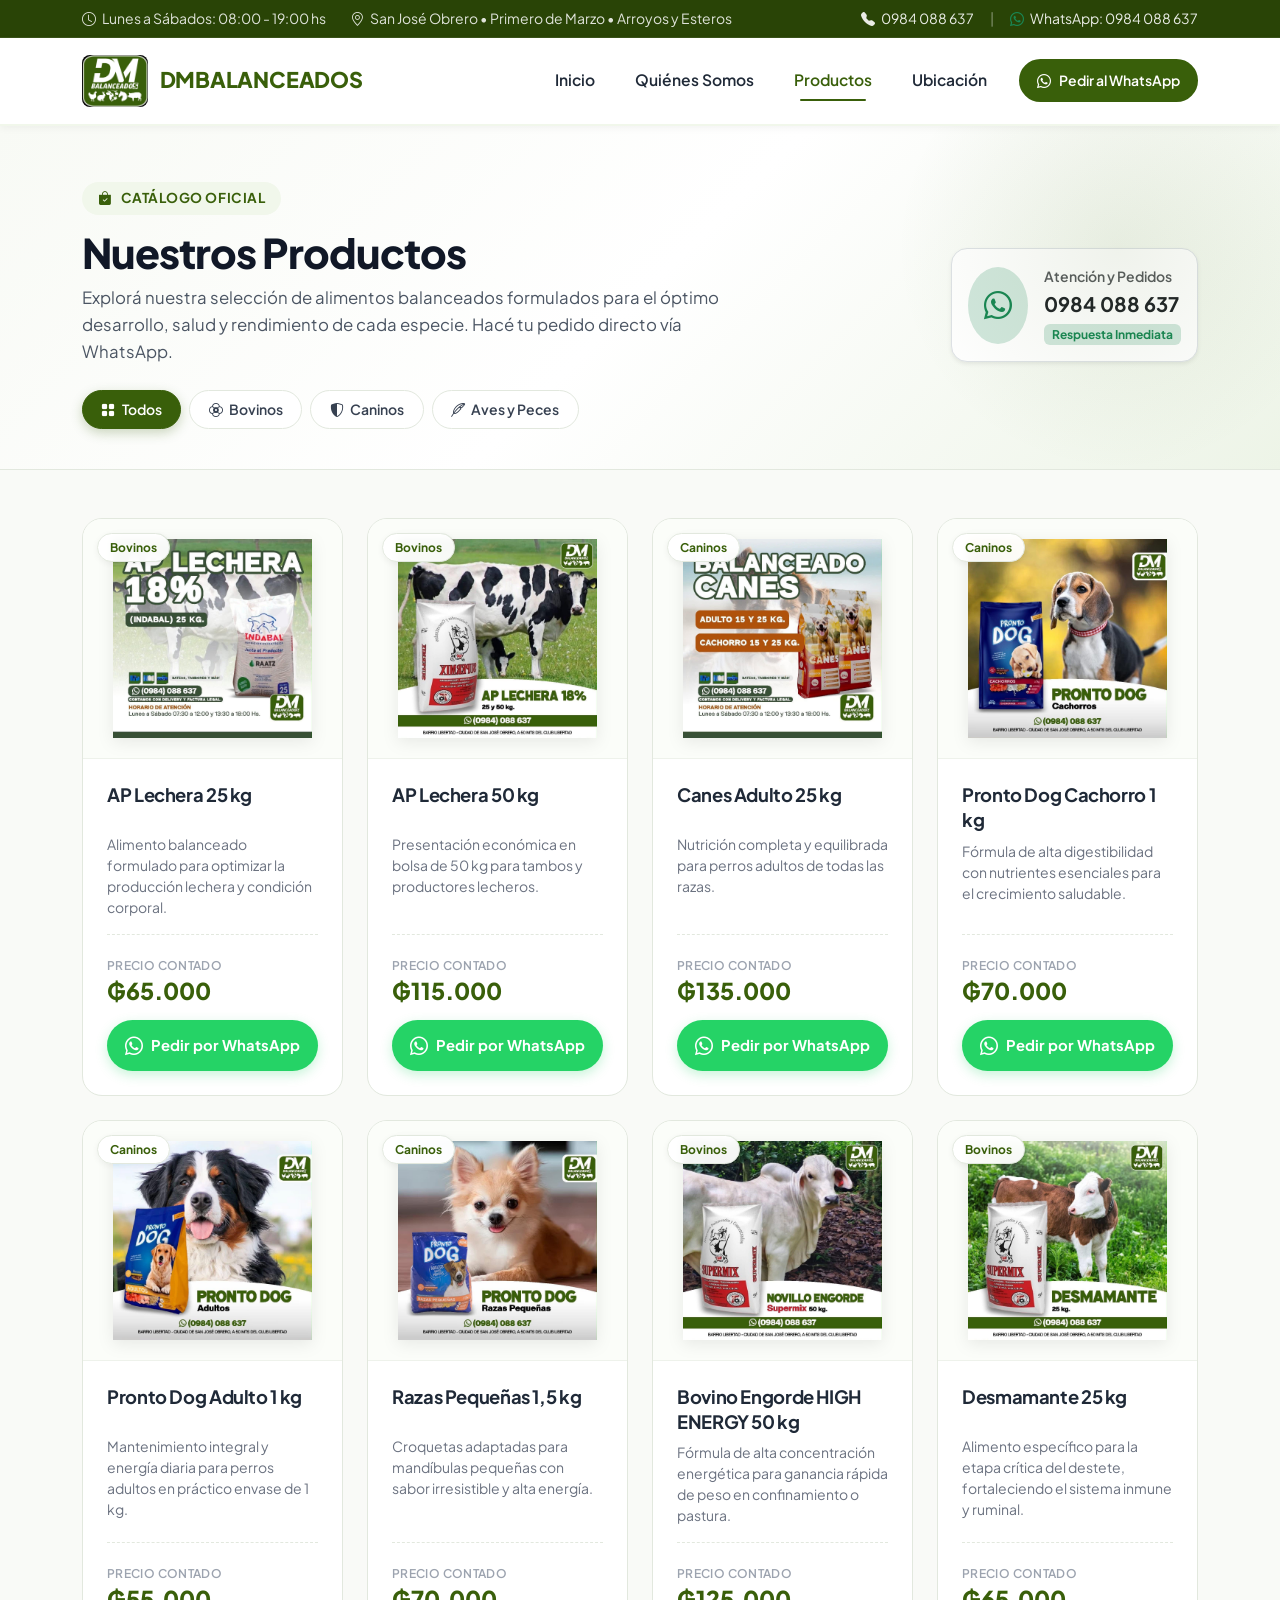
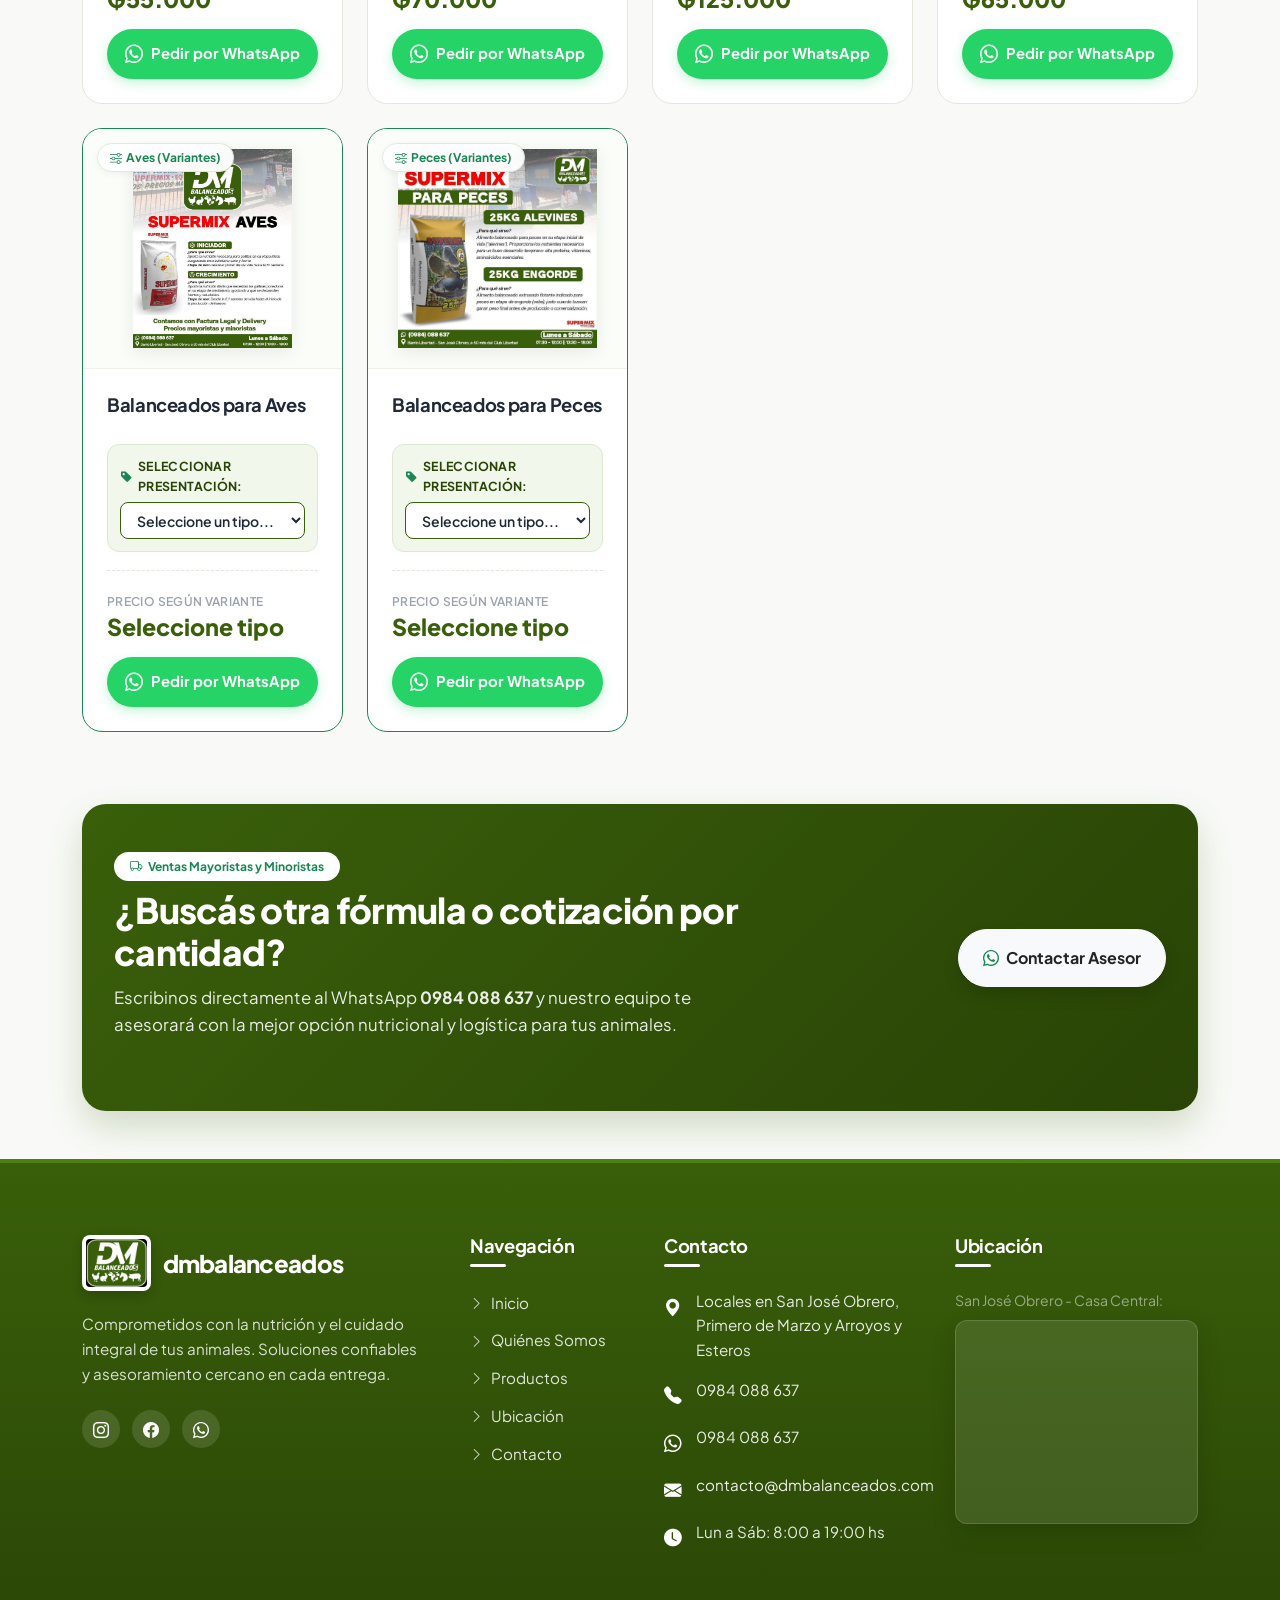
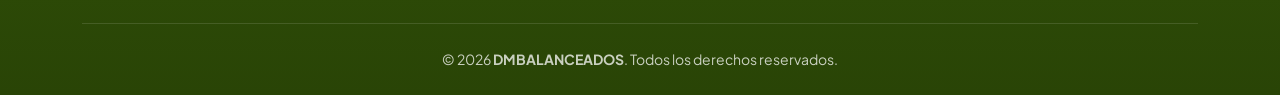
==== productos.html @ 75c637d2 "Add files via upload" ====
<!DOCTYPE html>
<html lang="es">
<head>
  <meta charset="UTF-8">
  <meta name="viewport" content="width=device-width, initial-scale=1.0">
  <meta http-equiv="X-UA-Compatible" content="ie=edge">
  
  <title>Productos | DMBALANCEADOS - Catálogo y Precios</title>
  <meta name="description" content="Catálogo completo de alimentos balanceados de DMBALANCEADOS. Nutrición animal para bovinos, caninos, aves y peces. Pedidos directos por WhatsApp al 0984088637.">
  <meta name="keywords" content="DMBALANCEADOS, alimentos balanceados, balanceados lechera, canes, pronto dog, novillo engorde, desmamante, aves iniciadas, aves ponedora, peces">
  <meta name="theme-color" content="#395F0A">

  <!-- ======================================================================
       Favicons y Manifiesto de Aplicación Web (img/)
       ====================================================================== -->
  <link rel="icon" type="image/x-icon" href="img/favicon.ico">
  <link rel="icon" type="image/svg+xml" href="img/favicon.svg">
  <link rel="icon" type="image/png" sizes="96x96" href="img/favicon-96x96.png">
  <link rel="apple-touch-icon" sizes="180x180" href="img/apple-touch-icon.png">
  <link rel="manifest" href="img/site.webmanifest">

  <!-- ======================================================================
       Fuentes de Google Fonts (Plus Jakarta Sans)
       ====================================================================== -->
  <link rel="preconnect" href="https://fonts.googleapis.com">
  <link rel="preconnect" href="https://fonts.gstatic.com" crossorigin>
  <link href="https://fonts.googleapis.com/css2?family=Plus+Jakarta+Sans:wght@400;500;600;700;800&display=swap" rel="stylesheet">

  <!-- ======================================================================
       Framework CSS: Bootstrap 5.3 y Bootstrap Icons
       ====================================================================== -->
  <link href="https://cdn.jsdelivr.net/npm/bootstrap@5.3.3/dist/css/bootstrap.min.css" rel="stylesheet" integrity="sha384-QWTKZyjpPEjISv5WaRU9OFeRpok6YctnYmDr5pNlyT2bRjXh0JMhjY6hW+ALEwIH" crossorigin="anonymous">
  <link rel="stylesheet" href="https://cdn.jsdelivr.net/npm/bootstrap-icons@1.11.3/font/bootstrap-icons.min.css">

  <!-- ======================================================================
       Hojas de Estilos del Proyecto (General y Específica de Productos)
       ====================================================================== -->
  <link rel="stylesheet" href="css/general.css">
  <link rel="stylesheet" href="css/productos.css">
</head>

<body>

  <!-- ======================================================================
       TOP BAR (Datos de contacto actualizados: 0984088637)
       ====================================================================== -->
  <div class="dm-topbar d-none d-md-block">
    <div class="container">
      <div class="d-flex justify-content-between align-items-center">
        <div class="d-flex align-items-center gap-4">
          <span><i class="bi bi-clock me-1"></i> Lunes a Sábados: 08:00 - 19:00 hs</span>
          <span><i class="bi bi-geo-alt me-1"></i> San José Obrero &bull; Primero de Marzo &bull; Arroyos y Esteros</span>
        </div>
        <div class="d-flex align-items-center gap-3">
          <a href="tel:0984088637" class="text-decoration-none"><i class="bi bi-telephone-fill me-1"></i> 0984 088 637</a>
          <span class="opacity-50">|</span>
          <a href="https://wa.me/595984088637" target="_blank" rel="noopener noreferrer" class="text-decoration-none">
            <i class="bi bi-whatsapp me-1 text-success"></i> WhatsApp: 0984 088 637
          </a>
        </div>
      </div>
    </div>
  </div>

  <!-- ======================================================================
       HEADER / NAVBAR PRINCIPAL
       ====================================================================== -->
  <header class="sticky-top">
    <nav class="navbar navbar-expand-lg dm-navbar" id="mainNavbar">
      <div class="container">
        <!-- Logo de la marca -->
        <a class="navbar-brand dm-navbar-brand" href="index.html" aria-label="DMBALANCEADOS inicio">
          <img src="img/logodm.jpeg" alt="Logo DMBALANCEADOS" class="brand-logo" onerror="this.style.display='none'">
          <span class="brand-text">DMBALANCEADOS</span>
        </a>

        <!-- Botón Toggler Responsive para móviles -->
        <button class="navbar-toggler" type="button" data-bs-toggle="collapse" data-bs-target="#dmNavbarCollapse" aria-controls="dmNavbarCollapse" aria-expanded="false" aria-label="Abrir menú de navegación">
          <span class="navbar-toggler-icon"></span>
        </button>

        <!-- Enlaces de Navegación -->
        <div class="collapse navbar-collapse" id="dmNavbarCollapse">
          <ul class="navbar-nav ms-auto mb-2 mb-lg-0 align-items-lg-center gap-lg-2">
            <li class="nav-item">
              <a class="nav-link" href="index.html">Inicio</a>
            </li>
            <li class="nav-item">
              <a class="nav-link" href="index.html#quienes-somos">Quiénes Somos</a>
            </li>
            <li class="nav-item">
              <a class="nav-link active" aria-current="page" href="productos.html">Productos</a>
            </li>
            <li class="nav-item">
              <a class="nav-link" href="index.html#ubicacion">Ubicación</a>
            </li>
            <li class="nav-item ms-lg-2">
              <a class="btn btn-dm-primary btn-sm px-3" href="https://wa.me/595984088637" target="_blank" rel="noopener noreferrer">
                <i class="bi bi-whatsapp"></i> Pedir al WhatsApp
              </a>
            </li>
          </ul>
        </div>
      </div>
    </nav>
  </header>

  <!-- ======================================================================
       CONTENIDO PRINCIPAL: CATÁLOGO DE PRODUCTOS
       ====================================================================== -->
  <main>
    <!-- Header del Catálogo -->
    <section class="dm-products-header">
      <div class="container">
        <div class="row align-items-center">
          <div class="col-lg-8">
            <div class="page-badge">
              <i class="bi bi-bag-check-fill"></i> Catálogo Oficial
            </div>
            <h1>Nuestros Productos</h1>
            <p>
              Explorá nuestra selección de alimentos balanceados formulados para el óptimo desarrollo, salud y rendimiento de cada especie. Hacé tu pedido directo vía WhatsApp.
            </p>
            
            <!-- Barra de Filtros Rápidos por Categoría -->
            <div class="dm-filter-bar">
              <button type="button" class="dm-filter-btn active" data-filter="all">
                <i class="bi bi-grid-fill"></i> Todos
              </button>
              <button type="button" class="dm-filter-btn" data-filter="bovinos">
                <i class="bi bi-flower2"></i> Bovinos
              </button>
              <button type="button" class="dm-filter-btn" data-filter="caninos">
                <i class="bi bi-shield-shaded"></i> Caninos
              </button>
              <button type="button" class="dm-filter-btn" data-filter="aves-peces">
                <i class="bi bi-feather"></i> Aves y Peces
              </button>
            </div>
          </div>
          
          <div class="col-lg-4 text-lg-end mt-4 mt-lg-0 d-none d-lg-block">
            <div class="p-3 bg-white rounded-4 border shadow-sm d-inline-block text-start">
              <div class="d-flex align-items-center gap-3">
                <div class="rounded-circle bg-success-subtle text-success p-3 d-flex align-items-center justify-content-center">
                  <i class="bi bi-whatsapp fs-3"></i>
                </div>
                <div>
                  <div class="small text-muted fw-semibold">Atención y Pedidos</div>
                  <div class="fw-bold text-dark fs-5">0984 088 637</div>
                  <span class="badge bg-success-subtle text-success">Respuesta Inmediata</span>
                </div>
              </div>
            </div>
          </div>
        </div>
      </div>
    </section>

    <!-- Cuadrícula de Productos -->
    <section class="py-5" style="background-color: var(--dm-bg-light);">
      <div class="container">
        <div class="row row-cols-2 row-cols-md-3 row-cols-xl-4 g-2 g-sm-3 g-lg-4" id="productsGrid">

          <!-- ==============================================================
               PRODUCTO 1: AP Lechera 25 kg
               ============================================================== -->
          <div class="col" data-category="bovinos">
            <div class="dm-product-card">
              <span class="dm-card-badge">Bovinos</span>
              <div class="dm-card-img-wrapper">
                <img src="img/productos/aplechera25kg.jpeg" alt="AP Lechera 25 kg" loading="lazy">
              </div>
              <div class="dm-card-body">
                <h2 class="dm-card-title">AP Lechera 25 kg</h2>
                <p class="dm-card-desc">Alimento balanceado formulado para optimizar la producción lechera y condición corporal.</p>
                <div class="dm-card-footer-box">
                  <span class="dm-price-label">Precio contado</span>
                  <div class="dm-price-value">₲65.000</div>
                  <a href="https://wa.me/595984088637?text=Hola%2C%20me%20interesa%20el%20producto%20AP%20Lechera%2025%20kg%20de%20%E2%82%B265.000." 
                     target="_blank" 
                     rel="noopener noreferrer" 
                     class="btn-whatsapp-order">
                    <i class="bi bi-whatsapp"></i> Pedir por WhatsApp
                  </a>
                </div>
              </div>
            </div>
          </div>

          <!-- ==============================================================
               PRODUCTO 2: AP Lechera 50 kg
               ============================================================== -->
          <div class="col" data-category="bovinos">
            <div class="dm-product-card">
              <span class="dm-card-badge">Bovinos</span>
              <div class="dm-card-img-wrapper">
                <img src="img/productos/aplechera50kg.jpeg" alt="AP Lechera 50 kg" loading="lazy">
              </div>
              <div class="dm-card-body">
                <h2 class="dm-card-title">AP Lechera 50 kg</h2>
                <p class="dm-card-desc">Presentación económica en bolsa de 50 kg para tambos y productores lecheros.</p>
                <div class="dm-card-footer-box">
                  <span class="dm-price-label">Precio contado</span>
                  <div class="dm-price-value">₲115.000</div>
                  <a href="https://wa.me/595984088637?text=Hola%2C%20me%20interesa%20el%20producto%20AP%20Lechera%2050%20kg%20de%20%E2%82%B2115.000." 
                     target="_blank" 
                     rel="noopener noreferrer" 
                     class="btn-whatsapp-order">
                    <i class="bi bi-whatsapp"></i> Pedir por WhatsApp
                  </a>
                </div>
              </div>
            </div>
          </div>

          <!-- ==============================================================
               PRODUCTO 3: Canes Adulto 25 kg
               ============================================================== -->
          <div class="col" data-category="caninos">
            <div class="dm-product-card">
              <span class="dm-card-badge">Caninos</span>
              <div class="dm-card-img-wrapper">
                <img src="img/productos/canes.jpeg" alt="Canes Adulto 25 kg" loading="lazy">
              </div>
              <div class="dm-card-body">
                <h2 class="dm-card-title">Canes Adulto 25 kg</h2>
                <p class="dm-card-desc">Nutrición completa y equilibrada para perros adultos de todas las razas.</p>
                <div class="dm-card-footer-box">
                  <span class="dm-price-label">Precio contado</span>
                  <div class="dm-price-value">₲135.000</div>
                  <a href="https://wa.me/595984088637?text=Hola%2C%20me%20interesa%20el%20producto%20Canes%20Adulto%2025%20kg%20de%20%E2%82%B2135.000." 
                     target="_blank" 
                     rel="noopener noreferrer" 
                     class="btn-whatsapp-order">
                    <i class="bi bi-whatsapp"></i> Pedir por WhatsApp
                  </a>
                </div>
              </div>
            </div>
          </div>

          <!-- ==============================================================
               PRODUCTO 4: Pronto Dog Cachorro 1 kg
               ============================================================== -->
          <div class="col" data-category="caninos">
            <div class="dm-product-card">
              <span class="dm-card-badge">Caninos</span>
              <div class="dm-card-img-wrapper">
                <img src="img/productos/prontocachorro.jpeg" alt="Pronto Dog Cachorro 1 kg" loading="lazy">
              </div>
              <div class="dm-card-body">
                <h2 class="dm-card-title">Pronto Dog Cachorro 1 kg</h2>
                <p class="dm-card-desc">Fórmula de alta digestibilidad con nutrientes esenciales para el crecimiento saludable.</p>
                <div class="dm-card-footer-box">
                  <span class="dm-price-label">Precio contado</span>
                  <div class="dm-price-value">₲70.000</div>
                  <a href="https://wa.me/595984088637?text=Hola%2C%20me%20interesa%20el%20producto%20Pronto%20Dog%20Cachorro%201%20kg%20de%20%E2%82%B270.000." 
                     target="_blank" 
                     rel="noopener noreferrer" 
                     class="btn-whatsapp-order">
                    <i class="bi bi-whatsapp"></i> Pedir por WhatsApp
                  </a>
                </div>
              </div>
            </div>
          </div>

          <!-- ==============================================================
               PRODUCTO 5: Pronto Dog Adulto 1 kg
               ============================================================== -->
          <div class="col" data-category="caninos">
            <div class="dm-product-card">
              <span class="dm-card-badge">Caninos</span>
              <div class="dm-card-img-wrapper">
                <img src="img/productos/prontoadultos.jpeg" alt="Pronto Dog Adulto 1 kg" loading="lazy">
              </div>
              <div class="dm-card-body">
                <h2 class="dm-card-title">Pronto Dog Adulto 1 kg</h2>
                <p class="dm-card-desc">Mantenimiento integral y energía diaria para perros adultos en práctico envase de 1 kg.</p>
                <div class="dm-card-footer-box">
                  <span class="dm-price-label">Precio contado</span>
                  <div class="dm-price-value">₲55.000</div>
                  <a href="https://wa.me/595984088637?text=Hola%2C%20me%20interesa%20el%20producto%20Pronto%20Dog%20Adulto%201%20kg%20de%20%E2%82%B255.000." 
                     target="_blank" 
                     rel="noopener noreferrer" 
                     class="btn-whatsapp-order">
                    <i class="bi bi-whatsapp"></i> Pedir por WhatsApp
                  </a>
                </div>
              </div>
            </div>
          </div>

          <!-- ==============================================================
               PRODUCTO 6: Razas Pequeñas 1,5 kg
               ============================================================== -->
          <div class="col" data-category="caninos">
            <div class="dm-product-card">
              <span class="dm-card-badge">Caninos</span>
              <div class="dm-card-img-wrapper">
                <img src="img/productos/prontorazapeque.jpeg" alt="Razas Pequeñas 1,5 kg" loading="lazy">
              </div>
              <div class="dm-card-body">
                <h2 class="dm-card-title">Razas Pequeñas 1,5 kg</h2>
                <p class="dm-card-desc">Croquetas adaptadas para mandíbulas pequeñas con sabor irresistible y alta energía.</p>
                <div class="dm-card-footer-box">
                  <span class="dm-price-label">Precio contado</span>
                  <div class="dm-price-value">₲70.000</div>
                  <a href="https://wa.me/595984088637?text=Hola%2C%20me%20interesa%20el%20producto%20Razas%20Peque%C3%B1as%201%2C5%20kg%20de%20%E2%82%B270.000." 
                     target="_blank" 
                     rel="noopener noreferrer" 
                     class="btn-whatsapp-order">
                    <i class="bi bi-whatsapp"></i> Pedir por WhatsApp
                  </a>
                </div>
              </div>
            </div>
          </div>

          <!-- ==============================================================
               PRODUCTO 7: Bovino Engorde HIGH ENERGY 50 kg
               ============================================================== -->
          <div class="col" data-category="bovinos">
            <div class="dm-product-card">
              <span class="dm-card-badge">Bovinos</span>
              <div class="dm-card-img-wrapper">
                <img src="img/productos/novilloengorde.jpeg" alt="Bovino Engorde HIGH ENERGY 50 kg" loading="lazy">
              </div>
              <div class="dm-card-body">
                <h2 class="dm-card-title">Bovino Engorde HIGH ENERGY 50 kg</h2>
                <p class="dm-card-desc">Fórmula de alta concentración energética para ganancia rápida de peso en confinamiento o pastura.</p>
                <div class="dm-card-footer-box">
                  <span class="dm-price-label">Precio contado</span>
                  <div class="dm-price-value">₲125.000</div>
                  <a href="https://wa.me/595984088637?text=Hola%2C%20me%20interesa%20el%20producto%20Bovino%20Engorde%20HIGH%20ENERGY%2050%20kg%20de%20%E2%82%B2125.000." 
                     target="_blank" 
                     rel="noopener noreferrer" 
                     class="btn-whatsapp-order">
                    <i class="bi bi-whatsapp"></i> Pedir por WhatsApp
                  </a>
                </div>
              </div>
            </div>
          </div>

          <!-- ==============================================================
               PRODUCTO 8: Desmamante 25 kg
               ============================================================== -->
          <div class="col" data-category="bovinos">
            <div class="dm-product-card">
              <span class="dm-card-badge">Bovinos</span>
              <div class="dm-card-img-wrapper">
                <img src="img/productos/desmamante.jpeg" alt="Desmamante 25 kg" loading="lazy">
              </div>
              <div class="dm-card-body">
                <h2 class="dm-card-title">Desmamante 25 kg</h2>
                <p class="dm-card-desc">Alimento específico para la etapa crítica del destete, fortaleciendo el sistema inmune y ruminal.</p>
                <div class="dm-card-footer-box">
                  <span class="dm-price-label">Precio contado</span>
                  <div class="dm-price-value">₲65.000</div>
                  <a href="https://wa.me/595984088637?text=Hola%2C%20me%20interesa%20el%20producto%20Desmamante%2025%20kg%20de%20%E2%82%B265.000." 
                     target="_blank" 
                     rel="noopener noreferrer" 
                     class="btn-whatsapp-order">
                    <i class="bi bi-whatsapp"></i> Pedir por WhatsApp
                  </a>
                </div>
              </div>
            </div>
          </div>

          <!-- ==============================================================
               PRODUCTO 9 (DINÁMICO): Aves (Iniciadas / Ponedora)
               ============================================================== -->
          <div class="col" data-category="aves-peces">
            <div class="dm-product-card border-success" data-dynamic-card="true">
              <span class="dm-card-badge text-success"><i class="bi bi-sliders me-1"></i>Aves (Variantes)</span>
              <div class="dm-card-img-wrapper">
                <img src="img/productos/aves.jpeg" alt="Alimento para Aves" loading="lazy">
              </div>
              <div class="dm-card-body">
                <h2 class="dm-card-title">Balanceados para Aves</h2>
                
                <!-- Selector Dinámico de Variantes -->
                <div class="dm-variant-group">
                  <label class="dm-variant-label" for="selectAves">
                    <i class="bi bi-tag-fill text-success"></i> Seleccionar Presentación:
                  </label>
                  <select class="dm-variant-select" id="selectAves" aria-label="Elegir variante de Aves">
                    <option value="" selected disabled>Seleccione un tipo...</option>
                    <option value="iniciadas" data-name="Aves Iniciadas 25 kg" data-price="₲90.000">
                      Aves Iniciadas 25 kg — ₲90.000
                    </option>
                    <option value="ponedora" data-name="Aves Ponedora 25 kg" data-price="₲75.000">
                      Aves Ponedora 25 kg — ₲75.000
                    </option>
                  </select>
                </div>

                <div class="dm-card-footer-box">
                  <span class="dm-price-label">Precio según variante</span>
                  <div class="dm-price-value is-empty">Seleccione tipo</div>
                  <a href="#" 
                     class="btn-whatsapp-order">
                    <i class="bi bi-whatsapp"></i> Pedir por WhatsApp
                  </a>
                </div>
              </div>
            </div>
          </div>

          <!-- ==============================================================
               PRODUCTO 10 (DINÁMICO): Peces (Crecimiento / Engorde)
               ============================================================== -->
          <div class="col" data-category="aves-peces">
            <div class="dm-product-card border-success" data-dynamic-card="true">
              <span class="dm-card-badge text-success"><i class="bi bi-sliders me-1"></i>Peces (Variantes)</span>
              <div class="dm-card-img-wrapper">
                <img src="img/productos/peces.jpeg" alt="Alimento para Peces" loading="lazy">
              </div>
              <div class="dm-card-body">
                <h2 class="dm-card-title">Balanceados para Peces</h2>
                
                <!-- Selector Dinámico de Variantes -->
                <div class="dm-variant-group">
                  <label class="dm-variant-label" for="selectPeces">
                    <i class="bi bi-tag-fill text-success"></i> Seleccionar Presentación:
                  </label>
                  <select class="dm-variant-select" id="selectPeces" aria-label="Elegir variante de Peces">
                    <option value="" selected disabled>Seleccione un tipo...</option>
                    <option value="crecimiento" data-name="Pez Crecimiento 25 kg" data-price="₲110.000">
                      Pez Crecimiento 25 kg — ₲110.000
                    </option>
                    <option value="engorde" data-name="Pez Engorde 25 kg" data-price="₲105.000">
                      Pez Engorde 25 kg — ₲105.000
                    </option>
                  </select>
                </div>

                <div class="dm-card-footer-box">
                  <span class="dm-price-label">Precio según variante</span>
                  <div class="dm-price-value is-empty">Seleccione tipo</div>
                  <a href="#" 
                     class="btn-whatsapp-order">
                    <i class="bi bi-whatsapp"></i> Pedir por WhatsApp
                  </a>
                </div>
              </div>
            </div>
          </div>

        </div>

        <!-- Banner de Pedidos Especiales / Asesoramiento -->
        <div class="dm-custom-order-banner text-center text-md-start">
          <div class="row align-items-center">
            <div class="col-md-8">
              <span class="badge bg-white text-success fw-bold px-3 py-2 rounded-pill mb-2">
                <i class="bi bi-truck me-1"></i> Ventas Mayoristas y Minoristas
              </span>
              <h2>¿Buscás otra fórmula o cotización por cantidad?</h2>
              <p>
                Escribinos directamente al WhatsApp <strong>0984 088 637</strong> y nuestro equipo te asesorará con la mejor opción nutricional y logística para tus animales.
              </p>
            </div>
            <div class="col-md-4 text-md-end mt-3 mt-md-0">
              <a href="https://wa.me/595984088637?text=Hola%2C%20deseo%20consultar%20por%20pedidos%20por%20mayor%20o%20cotizaciones%20especiales." 
                 target="_blank" 
                 rel="noopener noreferrer" 
                 class="btn btn-light text-dark fw-bold px-4 py-3 rounded-pill shadow">
                <i class="bi bi-whatsapp text-success me-1"></i> Contactar Asesor
              </a>
            </div>
          </div>
        </div>

      </div>
    </section>
  </main>

  <!-- ======================================================================
       FOOTER GENERAL (Paleta Verde #395F0A y Blanco + Google Maps)
       ====================================================================== -->
  <footer class="dm-footer" id="contacto">
    <div class="container">
      <div class="row g-4 g-lg-5">
        
        <!-- Columna 1: Marca, descripción y redes -->
        <div class="col-lg-4 col-md-6">
          <div class="dm-footer-brand">
            <img src="img/logodm.jpeg" alt="Logo DMBALANCEADOS" onerror="this.style.display='none'">
            <span class="brand-name">DMBALANCEADOS</span>
          </div>
          <p class="dm-footer-text">
            Comprometidos con la nutrición y el cuidado integral de tus animales. Soluciones confiables y asesoramiento cercano en cada entrega.
          </p>
          <div class="dm-social-links">
            <a href="https://instagram.com" target="_blank" rel="noopener noreferrer" class="dm-social-btn" aria-label="Instagram">
              <i class="bi bi-instagram"></i>
            </a>
            <a href="https://facebook.com" target="_blank" rel="noopener noreferrer" class="dm-social-btn" aria-label="Facebook">
              <i class="bi bi-facebook"></i>
            </a>
            <a href="https://wa.me/595984088637" target="_blank" rel="noopener noreferrer" class="dm-social-btn" aria-label="WhatsApp">
              <i class="bi bi-whatsapp"></i>
            </a>
          </div>
        </div>

        <!-- Columna 2: Enlaces Rápidos de Navegación -->
        <div class="col-lg-2 col-md-6">
          <h4 class="dm-footer-title">Navegación</h4>
          <ul class="dm-footer-links">
            <li><a href="index.html"><i class="bi bi-chevron-right small"></i> Inicio</a></li>
            <li><a href="index.html#quienes-somos"><i class="bi bi-chevron-right small"></i> Quiénes Somos</a></li>
            <li><a href="productos.html"><i class="bi bi-chevron-right small"></i> Productos</a></li>
            <li><a href="index.html#ubicacion"><i class="bi bi-chevron-right small"></i> Ubicación</a></li>
            <li><a href="https://wa.me/595984088637" target="_blank" rel="noopener noreferrer"><i class="bi bi-chevron-right small"></i> Contacto</a></li>
          </ul>
        </div>

        <!-- Columna 3: Información de Contacto Actualizada al 0984088637 -->
        <div class="col-lg-3 col-md-6">
          <h4 class="dm-footer-title">Contacto</h4>
          <ul class="dm-footer-contact">
            <li>
              <i class="bi bi-geo-alt-fill"></i>
              <span>Locales en San José Obrero, Primero de Marzo y Arroyos y Esteros</span>
            </li>
            <li>
              <i class="bi bi-telephone-fill"></i>
              <a href="tel:0984088637">0984 088 637</a>
            </li>
            <li>
              <i class="bi bi-whatsapp"></i>
              <a href="https://wa.me/595984088637" target="_blank" rel="noopener noreferrer">0984 088 637</a>
            </li>
            <li>
              <i class="bi bi-envelope-fill"></i>
              <a href="mailto:contacto@dmbalanceados.com">contacto@dmbalanceados.com</a>
            </li>
            <li>
              <i class="bi bi-clock-fill"></i>
              <span>Lun a Sáb: 8:00 a 19:00 hs</span>
            </li>
          </ul>
        </div>

        <!-- Columna 4: Mapa Embebido de Google Maps -->
        <div class="col-lg-3 col-md-6" id="ubicacion">
          <h4 class="dm-footer-title">Ubicación</h4>
          <p class="small text-white-50 mb-2">San José Obrero - Casa Central:</p>
          <div class="dm-map-wrapper">
            <!-- Ubicación exacta: DM BALANCEADOS - SAN JOSE OBRERO -->
            <iframe 
              src="https://www.google.com/maps/embed?pb=!1m18!1m12!1m3!1d218.811802607535!2d-56.9167553793429!3d-25.17115068359605!2m3!1f0!2f0!3f0!3m2!1i1024!2i768!4f13.1!3m3!1m2!1s0x945e79eb6df4be09%3A0xcade6c4a9165d108!2sDM%20BALANCEADOS%20-%20SAN%20JOSE%20OBRERO!5e1!3m2!1sen!2spy!4v1792183264208!5m2!1sen!2spy" 
              allowfullscreen="" 
              loading="lazy" 
              referrerpolicy="strict-origin-when-cross-origin" 
              title="Ubicación DM BALANCEADOS - SAN JOSE OBRERO">
            </iframe>
          </div>
        </div>

      </div>

      <!-- Barra inferior de Copyright -->
      <div class="dm-footer-bottom text-center">
        <p class="mb-0">
          &copy; <span id="currentYear">2026</span> <strong>DMBALANCEADOS</strong>. Todos los derechos reservados.
        </p>
      </div>
    </div>
  </footer>

  <!-- ======================================================================
       SCRIPTS: Bootstrap 5.3 Bundle & Scripts de Productos
       ====================================================================== -->
  <script src="https://cdn.jsdelivr.net/npm/bootstrap@5.3.3/dist/js/bootstrap.bundle.min.js" integrity="sha384-YvpcrYf0tY3lHB60NNkmXc5s9fDVZLESaAA55NDzOxhy9GkcIdslK1eN7N6jIeHz" crossorigin="anonymous"></script>
  <script src="js/productos.js"></script>
  
  <script>
    // Año dinámico en el footer
    const currentYearElem = document.getElementById('currentYear');
    if (currentYearElem) {
      currentYearElem.textContent = new Date().getFullYear();
    }

    // Efecto sutil de elevación en el Navbar al hacer scroll
    window.addEventListener('scroll', function () {
      const navbar = document.getElementById('mainNavbar');
      if (navbar) {
        if (window.scrollY > 30) {
          navbar.classList.add('scrolled');
        } else {
          navbar.classList.remove('scrolled');
        }
      }
    });
  </script>
</body>
</html>
---- css/general.css ----
/* ==========================================================================
   dmbalanceados - Estilos Generales (css/general.css)
   Paleta principal: Verde (#395F0A) y Blanco (#FFFFFF)
   ========================================================================== */

/* --------------------------------------------------------------------------
   1. Variables CSS y Tokens de Diseño
   -------------------------------------------------------------------------- */
:root {
  --dm-primary: #395F0A;
  --dm-primary-dark: #294406;
  --dm-primary-light: #4E8010;
  --dm-primary-soft: #F1F7EB;
  --dm-primary-glow: rgba(57, 95, 10, 0.25);
  
  --dm-white: #FFFFFF;
  --dm-bg-light: #F9FAF7;
  --dm-border-color: #E2E8DE;
  
  --dm-text-main: #1F2937;
  --dm-text-muted: #6B7280;
  --dm-text-light: #F3F4F6;
  
  --dm-font-primary: 'Plus Jakarta Sans', system-ui, -apple-system, BlinkMacSystemFont, 'Segoe UI', Roboto, sans-serif;
  --dm-transition: all 0.3s cubic-bezier(0.4, 0, 0.2, 1);
  --dm-shadow-sm: 0 2px 8px rgba(0, 0, 0, 0.05);
  --dm-shadow-md: 0 8px 24px rgba(57, 95, 10, 0.08);
  --dm-shadow-lg: 0 16px 32px rgba(0, 0, 0, 0.12);
}

/* --------------------------------------------------------------------------
   2. Reset y Configuración Base
   -------------------------------------------------------------------------- */
*, *::before, *::after {
  box-sizing: border-box;
}

html {
  scroll-behavior: smooth;
  font-size: 16px;
}

body {
  font-family: var(--dm-font-primary);
  color: var(--dm-text-main);
  background-color: var(--dm-white);
  line-height: 1.6;
  min-height: 100vh;
  display: flex;
  flex-direction: column;
}

main {
  flex: 1 0 auto;
}

/* Tipografía */
h1, h2, h3, h4, h5, h6 {
  font-weight: 700;
  color: var(--dm-text-main);
  letter-spacing: -0.02em;
}

a {
  color: var(--dm-primary);
  text-decoration: none;
  transition: var(--dm-transition);
}

a:hover {
  color: var(--dm-primary-dark);
}

/* --------------------------------------------------------------------------
   3. Top Bar Informativa (Opcional pero Recomendada)
   -------------------------------------------------------------------------- */
.dm-topbar {
  background-color: var(--dm-primary-dark);
  color: rgba(255, 255, 255, 0.85);
  font-size: 0.875rem;
  padding: 0.45rem 0;
  border-bottom: 1px solid rgba(255, 255, 255, 0.08);
}

.dm-topbar a {
  color: rgba(255, 255, 255, 0.9);
}

.dm-topbar a:hover {
  color: var(--dm-white);
}

/* --------------------------------------------------------------------------
   4. Navbar / Header Principal
   -------------------------------------------------------------------------- */
.dm-navbar {
  background-color: var(--dm-white);
  box-shadow: var(--dm-shadow-sm);
  padding: 0.75rem 0;
  transition: var(--dm-transition);
  border-bottom: 2px solid var(--dm-primary-soft);
}

.dm-navbar.scrolled {
  box-shadow: var(--dm-shadow-md);
  padding: 0.5rem 0;
}

/* Brand / Logo */
.dm-navbar-brand {
  display: flex;
  align-items: center;
  gap: 0.75rem;
  font-weight: 800;
  font-size: 1.35rem;
  color: var(--dm-primary);
  letter-spacing: -0.01em;
  text-transform: uppercase;
}

.dm-navbar-brand:hover {
  color: var(--dm-primary-dark);
}

.dm-navbar-brand .brand-logo {
  max-height: 52px;
  width: auto;
  object-fit: contain;
  border-radius: 8px;
  transition: transform 0.3s ease;
}

.dm-navbar-brand:hover .brand-logo {
  transform: scale(1.03);
}

.dm-navbar-brand .brand-text span {
  color: var(--dm-text-main);
}

/* Enlaces de Navegación */
.dm-navbar .nav-link {
  color: var(--dm-text-main);
  font-weight: 600;
  font-size: 0.975rem;
  padding: 0.5rem 1rem !important;
  position: relative;
  transition: var(--dm-transition);
}

.dm-navbar .nav-link::after {
  content: '';
  position: absolute;
  width: 0;
  height: 2.5px;
  bottom: 0px;
  left: 50%;
  transform: translateX(-50%);
  background-color: var(--dm-primary);
  border-radius: 2px;
  transition: width 0.3s ease;
}

.dm-navbar .nav-link:hover,
.dm-navbar .nav-link.active {
  color: var(--dm-primary);
}

.dm-navbar .nav-link:hover::after,
.dm-navbar .nav-link.active::after {
  width: 60%;
}

/* Botón CTA en el Navbar */
.btn-dm-primary {
  background-color: var(--dm-primary);
  color: var(--dm-white) !important;
  font-weight: 600;
  padding: 0.55rem 1.35rem;
  border-radius: 50px;
  border: 2px solid var(--dm-primary);
  transition: var(--dm-transition);
  display: inline-flex;
  align-items: center;
  gap: 0.5rem;
}

.btn-dm-primary:hover {
  background-color: var(--dm-primary-dark);
  border-color: var(--dm-primary-dark);
  transform: translateY(-2px);
  box-shadow: 0 4px 14px var(--dm-primary-glow);
}

.btn-dm-outline {
  background-color: transparent;
  color: var(--dm-primary) !important;
  font-weight: 600;
  padding: 0.55rem 1.35rem;
  border-radius: 50px;
  border: 2px solid var(--dm-primary);
  transition: var(--dm-transition);
}

.btn-dm-outline:hover {
  background-color: var(--dm-primary);
  color: var(--dm-white) !important;
}

/* Toggler de menú responsive */
.dm-navbar .navbar-toggler {
  border: 1px solid var(--dm-primary-soft);
  color: var(--dm-primary);
  padding: 0.4rem 0.65rem;
  border-radius: 8px;
}

.dm-navbar .navbar-toggler:focus {
  box-shadow: 0 0 0 3px var(--dm-primary-glow);
}

.dm-navbar .navbar-toggler-icon {
  filter: invert(30%) sepia(85%) saturate(550%) hue-rotate(50deg) brightness(85%) contrast(100%);
}

/* --------------------------------------------------------------------------
   5. Sección Hero Demo (Para visualización del index)
   -------------------------------------------------------------------------- */
.dm-hero-section {
  background: linear-gradient(135deg, var(--dm-bg-light) 0%, #FFFFFF 100%);
  padding: 5rem 0 4rem;
  border-bottom: 1px solid var(--dm-border-color);
  position: relative;
  overflow: hidden;
}

.dm-hero-section::before {
  content: '';
  position: absolute;
  top: -10%;
  right: -5%;
  width: 400px;
  height: 400px;
  border-radius: 50%;
  background: radial-gradient(circle, var(--dm-primary-soft) 0%, transparent 70%);
  z-index: 0;
  pointer-events: none;
}

.dm-badge-pill {
  background-color: var(--dm-primary-soft);
  color: var(--dm-primary);
  font-weight: 700;
  font-size: 0.85rem;
  padding: 0.4rem 1rem;
  border-radius: 50px;
  display: inline-flex;
  align-items: center;
  gap: 0.5rem;
  margin-bottom: 1rem;
}

/* --------------------------------------------------------------------------
   6. Footer General
   -------------------------------------------------------------------------- */
.dm-footer {
  background: linear-gradient(180deg, var(--dm-primary) 0%, var(--dm-primary-dark) 100%);
  color: var(--dm-white);
  padding-top: 4.5rem;
  border-top: 4px solid var(--dm-primary-light);
  position: relative;
}

/* Logo y Texto de Marca en Footer */
.dm-footer-brand {
  display: flex;
  align-items: center;
  gap: 0.75rem;
  margin-bottom: 1.25rem;
}

.dm-footer-brand img {
  max-height: 56px;
  background-color: var(--dm-white);
  padding: 4px;
  border-radius: 8px;
  box-shadow: 0 4px 12px rgba(0, 0, 0, 0.2);
}

.dm-footer-brand .brand-name {
  font-size: 1.5rem;
  font-weight: 800;
  color: var(--dm-white);
  letter-spacing: -0.03em;
  text-transform: lowercase;
}

.dm-footer-text {
  color: rgba(255, 255, 255, 0.82);
  font-size: 0.95rem;
  margin-bottom: 1.5rem;
  line-height: 1.65;
}

/* Títulos de Columnas */
.dm-footer-title {
  color: var(--dm-white);
  font-size: 1.15rem;
  font-weight: 700;
  margin-bottom: 1.4rem;
  position: relative;
  padding-bottom: 0.6rem;
}

.dm-footer-title::after {
  content: '';
  position: absolute;
  left: 0;
  bottom: 0;
  width: 36px;
  height: 3px;
  background-color: var(--dm-white);
  border-radius: 2px;
}

/* Enlaces del Footer */
.dm-footer-links {
  list-style: none;
  padding: 0;
  margin: 0;
}

.dm-footer-links li {
  margin-bottom: 0.75rem;
}

.dm-footer-links a {
  color: rgba(255, 255, 255, 0.85);
  font-size: 0.95rem;
  display: inline-flex;
  align-items: center;
  gap: 0.5rem;
  transition: var(--dm-transition);
}

.dm-footer-links a:hover {
  color: var(--dm-white);
  transform: translateX(5px);
}

/* Lista de Contacto */
.dm-footer-contact {
  list-style: none;
  padding: 0;
  margin: 0;
}

.dm-footer-contact li {
  display: flex;
  align-items: flex-start;
  gap: 0.85rem;
  margin-bottom: 1rem;
  color: rgba(255, 255, 255, 0.88);
  font-size: 0.95rem;
}

.dm-footer-contact li i {
  color: var(--dm-white);
  font-size: 1.1rem;
  margin-top: 0.2rem;
  flex-shrink: 0;
}

.dm-footer-contact a {
  color: rgba(255, 255, 255, 0.9);
}

.dm-footer-contact a:hover {
  color: var(--dm-white);
  text-decoration: underline;
}

/* Mapa Embebido */
.dm-map-wrapper {
  background-color: rgba(255, 255, 255, 0.1);
  padding: 6px;
  border-radius: 12px;
  border: 1px solid rgba(255, 255, 255, 0.15);
  box-shadow: 0 8px 24px rgba(0, 0, 0, 0.15);
  overflow: hidden;
}

.dm-map-wrapper iframe {
  width: 100%;
  height: 190px;
  border: 0;
  border-radius: 8px;
  display: block;
}

/* Redes Sociales */
.dm-social-links {
  display: flex;
  gap: 0.75rem;
  margin-top: 1.25rem;
}

.dm-social-btn {
  display: inline-flex;
  align-items: center;
  justify-content: center;
  width: 38px;
  height: 38px;
  background-color: rgba(255, 255, 255, 0.12);
  color: var(--dm-white);
  border-radius: 50%;
  font-size: 1rem;
  transition: var(--dm-transition);
}

.dm-social-btn:hover {
  background-color: var(--dm-white);
  color: var(--dm-primary);
  transform: translateY(-3px);
}

/* Barra Inferior Copyright */
.dm-footer-bottom {
  margin-top: 3.5rem;
  padding: 1.5rem 0;
  border-top: 1px solid rgba(255, 255, 255, 0.12);
  color: rgba(255, 255, 255, 0.75);
  font-size: 0.875rem;
}

.dm-footer-bottom a {
  color: rgba(255, 255, 255, 0.85);
}

.dm-footer-bottom a:hover {
  color: var(--dm-white);
}

/* --------------------------------------------------------------------------
   7. Adaptabilidad Responsive
   -------------------------------------------------------------------------- */
@media (max-width: 991.98px) {
  .dm-navbar .navbar-collapse {
    background-color: var(--dm-white);
    padding: 1.25rem;
    border-radius: 12px;
    margin-top: 0.75rem;
    box-shadow: var(--dm-shadow-md);
  }

  .dm-navbar .nav-link {
    padding: 0.65rem 0 !important;
  }
  
  .dm-navbar .nav-link::after {
    display: none;
  }

  .dm-navbar .btn-dm-primary {
    margin-top: 0.75rem;
    width: 100%;
    justify-content: center;
  }
}
---- css/productos.css ----
/* ==========================================================================
   DMBALANCEADOS - Estilos Específicos de Productos (css/productos.css)
   Paleta principal: Verde (#395F0A) y Blanco (#FFFFFF)
   ========================================================================== */

/* --------------------------------------------------------------------------
   1. Banner / Header de la Página de Productos
   -------------------------------------------------------------------------- */
.dm-products-header {
  background: linear-gradient(135deg, #F8FAF5 0%, #FFFFFF 50%, #EDF4E7 100%);
  padding: 3.5rem 0 2.5rem;
  border-bottom: 1px solid var(--dm-border-color);
  position: relative;
  overflow: hidden;
}

.dm-products-header::after {
  content: '';
  position: absolute;
  top: -30%;
  right: -5%;
  width: 450px;
  height: 450px;
  border-radius: 50%;
  background: radial-gradient(circle, rgba(57, 95, 10, 0.08) 0%, transparent 70%);
  pointer-events: none;
}

.dm-products-header .page-badge {
  display: inline-flex;
  align-items: center;
  gap: 0.5rem;
  background-color: var(--dm-primary-soft);
  color: var(--dm-primary);
  font-weight: 700;
  font-size: 0.85rem;
  padding: 0.35rem 1rem;
  border-radius: 50px;
  text-transform: uppercase;
  letter-spacing: 0.04em;
  margin-bottom: 0.85rem;
}

.dm-products-header h1 {
  font-size: clamp(2rem, 3.2vw, 2.75rem);
  font-weight: 800;
  color: #111827;
  letter-spacing: -0.025em;
  margin-bottom: 0.5rem;
}

.dm-products-header p {
  color: #4B5563;
  font-size: 1.05rem;
  max-width: 680px;
}

/* --------------------------------------------------------------------------
   2. Barra de Filtros / Categorías Rápidas
   -------------------------------------------------------------------------- */
.dm-filter-bar {
  display: flex;
  flex-wrap: wrap;
  gap: 0.5rem;
  margin-top: 1.5rem;
}

.dm-filter-btn {
  background-color: #FFFFFF;
  color: #374151;
  border: 1px solid var(--dm-border-color);
  font-weight: 600;
  font-size: 0.875rem;
  padding: 0.45rem 1.15rem;
  border-radius: 50px;
  transition: var(--dm-transition);
  cursor: pointer;
  display: inline-flex;
  align-items: center;
  gap: 0.4rem;
}

.dm-filter-btn:hover {
  background-color: var(--dm-primary-soft);
  color: var(--dm-primary);
  border-color: var(--dm-primary-light);
}

.dm-filter-btn.active {
  background-color: var(--dm-primary);
  color: #FFFFFF;
  border-color: var(--dm-primary);
  box-shadow: 0 4px 12px var(--dm-primary-glow);
}

/* --------------------------------------------------------------------------
   3. Tarjeta de Producto (Product Card)
   -------------------------------------------------------------------------- */
.dm-product-card {
  background-color: #FFFFFF;
  border: 1px solid var(--dm-border-color);
  border-radius: 20px;
  overflow: hidden;
  display: flex;
  flex-direction: column;
  height: 100%;
  transition: transform 0.3s cubic-bezier(0.4, 0, 0.2, 1), 
              box-shadow 0.3s cubic-bezier(0.4, 0, 0.2, 1), 
              border-color 0.3s ease;
  position: relative;
}

.dm-product-card:hover {
  transform: translateY(-6px);
  box-shadow: 0 16px 32px rgba(57, 95, 10, 0.12);
  border-color: var(--dm-primary-light);
}

/* Insignia de Categoría flotante */
.dm-card-badge {
  position: absolute;
  top: 14px;
  left: 14px;
  background-color: rgba(255, 255, 255, 0.95);
  backdrop-filter: blur(4px);
  color: var(--dm-primary);
  border: 1px solid var(--dm-border-color);
  font-size: 0.75rem;
  font-weight: 700;
  padding: 0.25rem 0.75rem;
  border-radius: 50px;
  z-index: 2;
  box-shadow: 0 2px 6px rgba(0, 0, 0, 0.05);
}

/* Contenedor Fijo de la Imagen */
.dm-card-img-wrapper {
  height: 240px;
  width: 100%;
  background-color: #FBFDF9;
  border-bottom: 1px solid #EEF2EB;
  display: flex;
  align-items: center;
  justify-content: center;
  padding: 1.25rem;
  position: relative;
  overflow: hidden;
}

/* Imagen del producto: Fija, Contain y Uniforme */
.dm-card-img-wrapper img {
  max-height: 100%;
  max-width: 100%;
  width: auto;
  height: auto;
  object-fit: contain;
  transition: transform 0.35s ease;
  filter: drop-shadow(0 4px 8px rgba(0, 0, 0, 0.08));
}

.dm-product-card:hover .dm-card-img-wrapper img {
  transform: scale(1.06);
}

/* Cuerpo de la tarjeta */
.dm-card-body {
  padding: 1.5rem;
  display: flex;
  flex-direction: column;
  flex-grow: 1;
}

.dm-card-title {
  font-size: 1.15rem;
  font-weight: 700;
  color: #1F2937;
  line-height: 1.35;
  margin-bottom: 0.5rem;
  min-height: 2.7rem;
  display: -webkit-box;
  -webkit-line-clamp: 2;
  -webkit-box-orient: vertical;
  overflow: hidden;
}

.dm-card-desc {
  font-size: 0.875rem;
  color: #6B7280;
  margin-bottom: 1rem;
  line-height: 1.5;
}

/* Selector Dinámico (Variantes) */
.dm-variant-group {
  margin-bottom: 1.15rem;
  background-color: var(--dm-primary-soft);
  padding: 0.75rem;
  border-radius: 12px;
  border: 1px solid #DCE8D3;
}

.dm-variant-label {
  font-size: 0.775rem;
  font-weight: 700;
  color: var(--dm-primary-dark);
  text-transform: uppercase;
  letter-spacing: 0.03em;
  margin-bottom: 0.35rem;
  display: flex;
  align-items: center;
  gap: 0.35rem;
}

.dm-variant-select {
  width: 100%;
  padding: 0.45rem 0.75rem;
  font-size: 0.875rem;
  font-weight: 600;
  color: #1F2937;
  background-color: #FFFFFF;
  border: 1.5px solid var(--dm-primary);
  border-radius: 8px;
  outline: none;
  cursor: pointer;
  transition: var(--dm-transition);
}

.dm-variant-select:focus {
  box-shadow: 0 0 0 3px var(--dm-primary-glow);
  border-color: var(--dm-primary-dark);
}

/* Bloque Inferior: Precio y Botón WhatsApp */
.dm-card-footer-box {
  margin-top: auto;
  padding-top: 1rem;
  border-top: 1px dashed var(--dm-border-color);
}

.dm-price-label {
  font-size: 0.75rem;
  text-transform: uppercase;
  font-weight: 600;
  color: #9CA3AF;
  letter-spacing: 0.03em;
}

.dm-price-value {
  font-size: 1.45rem;
  font-weight: 800;
  color: var(--dm-primary);
  line-height: 1.2;
  margin-bottom: 1rem;
  display: flex;
  align-items: baseline;
  gap: 0.25rem;
  transition: all 0.2s ease;
}

/* Botón Pedir por WhatsApp */
.btn-whatsapp-order {
  display: inline-flex;
  align-items: center;
  justify-content: center;
  gap: 0.5rem;
  width: 100%;
  background-color: #25D366;
  color: #FFFFFF !important;
  font-weight: 700;
  font-size: 0.925rem;
  padding: 0.65rem 1rem;
  border-radius: 50px;
  border: none;
  text-decoration: none;
  transition: var(--dm-transition);
  box-shadow: 0 4px 12px rgba(37, 211, 102, 0.25);
}

.btn-whatsapp-order:hover {
  background-color: #1EBE5D;
  transform: translateY(-2px);
  box-shadow: 0 6px 18px rgba(37, 211, 102, 0.38);
  color: #FFFFFF !important;
}

.btn-whatsapp-order i {
  font-size: 1.15rem;
}

/* --------------------------------------------------------------------------
   4. Banner de Asesoramiento / Pedidos Especiales
   -------------------------------------------------------------------------- */
.dm-custom-order-banner {
  background: linear-gradient(135deg, var(--dm-primary) 0%, var(--dm-primary-dark) 100%);
  color: #FFFFFF;
  border-radius: 24px;
  padding: 3rem 2rem;
  margin-top: 4.5rem;
  box-shadow: 0 16px 36px rgba(57, 95, 10, 0.2);
  position: relative;
  overflow: hidden;
}

.dm-custom-order-banner h2 {
  color: #FFFFFF;
  font-weight: 800;
  font-size: clamp(1.6rem, 2.8vw, 2.2rem);
  margin-bottom: 0.75rem;
}

.dm-custom-order-banner p {
  color: rgba(255, 255, 255, 0.9);
  font-size: 1.05rem;
  max-width: 640px;
  margin-bottom: 1.5rem;
}

/* --------------------------------------------------------------------------
   5. Ajustes Responsivos SOLO para Móviles (Media Queries <= 768px)
   -------------------------------------------------------------------------- */
@media (max-width: 768px) {
  /* 1. Ocultar descripción general debajo del título */
  .dm-products-header p {
    display: none !important;
  }
  
  .dm-products-header {
    padding: 2.25rem 0 1.5rem;
  }
  
  .dm-products-header h1 {
    font-size: 1.85rem;
    margin-bottom: 0.25rem;
  }
  
  .dm-filter-bar {
    margin-top: 1rem;
    gap: 0.35rem;
  }

  .dm-filter-btn {
    font-size: 0.775rem;
    padding: 0.35rem 0.85rem;
  }

  /* 2. Cuadrícula de 2 columnas ajustada con espaciado óptimo */
  #productsGrid {
    --bs-gutter-x: 0.65rem;
    --bs-gutter-y: 0.75rem;
  }

  /* 3. Simplificar las tarjetas de producto en el celular */
  .dm-card-desc {
    display: none !important;
  }

  .dm-product-card {
    border-radius: 14px;
  }

  .dm-card-img-wrapper {
    height: 145px;
    padding: 0.65rem;
  }

  .dm-card-badge {
    top: 8px;
    left: 8px;
    font-size: 0.65rem;
    padding: 0.15rem 0.5rem;
  }

  .dm-card-body {
    padding: 0.75rem 0.65rem;
  }

  .dm-card-title {
    font-size: 0.875rem;
    line-height: 1.25;
    min-height: auto;
    margin-bottom: 0.35rem;
  }

  /* Selectores de variantes compactos para 2 columnas */
  .dm-variant-group {
    padding: 0.4rem 0.5rem;
    margin-bottom: 0.5rem;
    border-radius: 8px;
  }

  .dm-variant-label {
    font-size: 0.68rem;
    margin-bottom: 0.25rem;
  }

  .dm-variant-select {
    font-size: 0.75rem;
    padding: 0.3rem 0.4rem;
    border-radius: 6px;
  }

  .dm-card-footer-box {
    padding-top: 0.5rem;
  }

  .dm-price-label {
    font-size: 0.65rem;
  }

  .dm-price-value {
    font-size: 1.05rem;
    margin-bottom: 0.5rem;
  }

  .dm-price-value.is-empty {
    font-size: 0.775rem;
    color: #9CA3AF !important;
  }

  /* Botón de WhatsApp estilizado para tarjeta compacta */
  .btn-whatsapp-order {
    font-size: 0.75rem;
    padding: 0.45rem 0.5rem;
    gap: 0.3rem;
    border-radius: 50px;
    white-space: nowrap;
  }

  .btn-whatsapp-order i {
    font-size: 0.95rem;
  }

  .dm-custom-order-banner {
    padding: 2.25rem 1.5rem;
    text-align: center;
  }
  
  .dm-custom-order-banner p {
    margin-left: auto;
    margin-right: auto;
  }
}
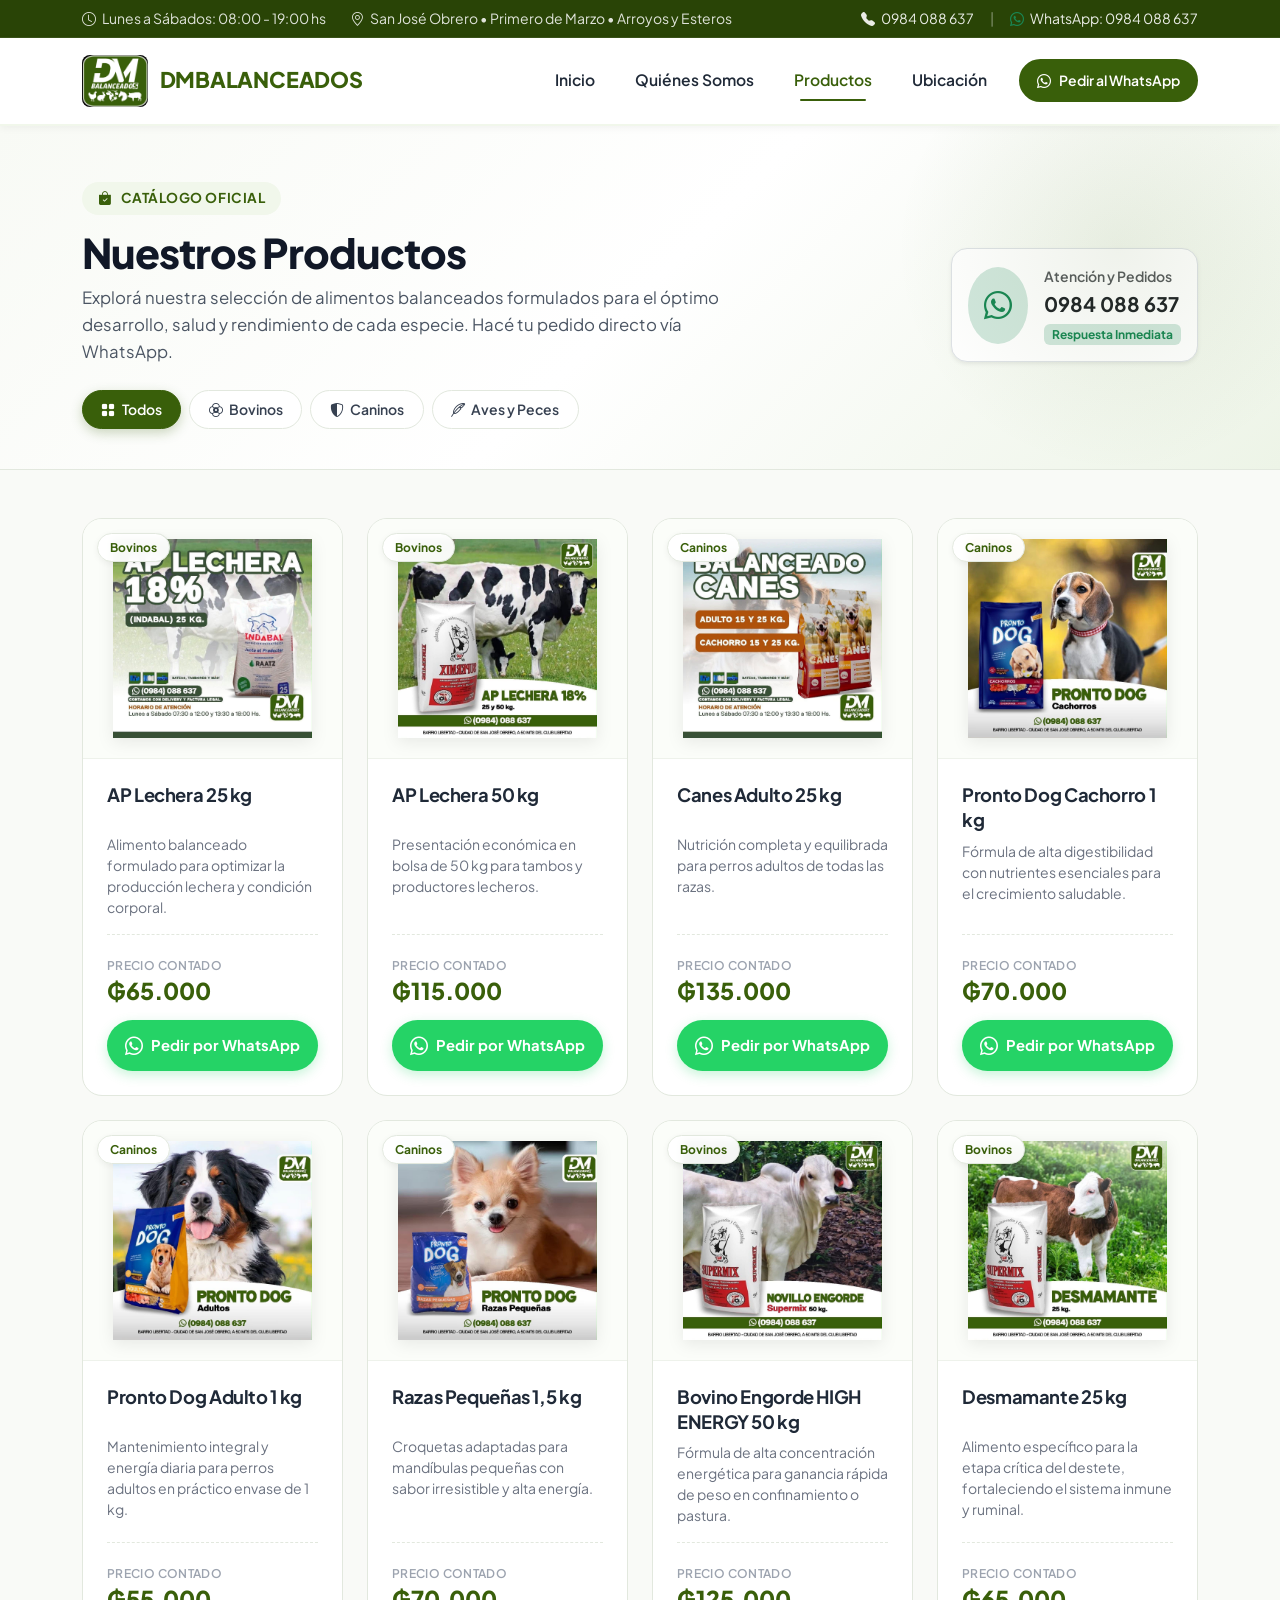
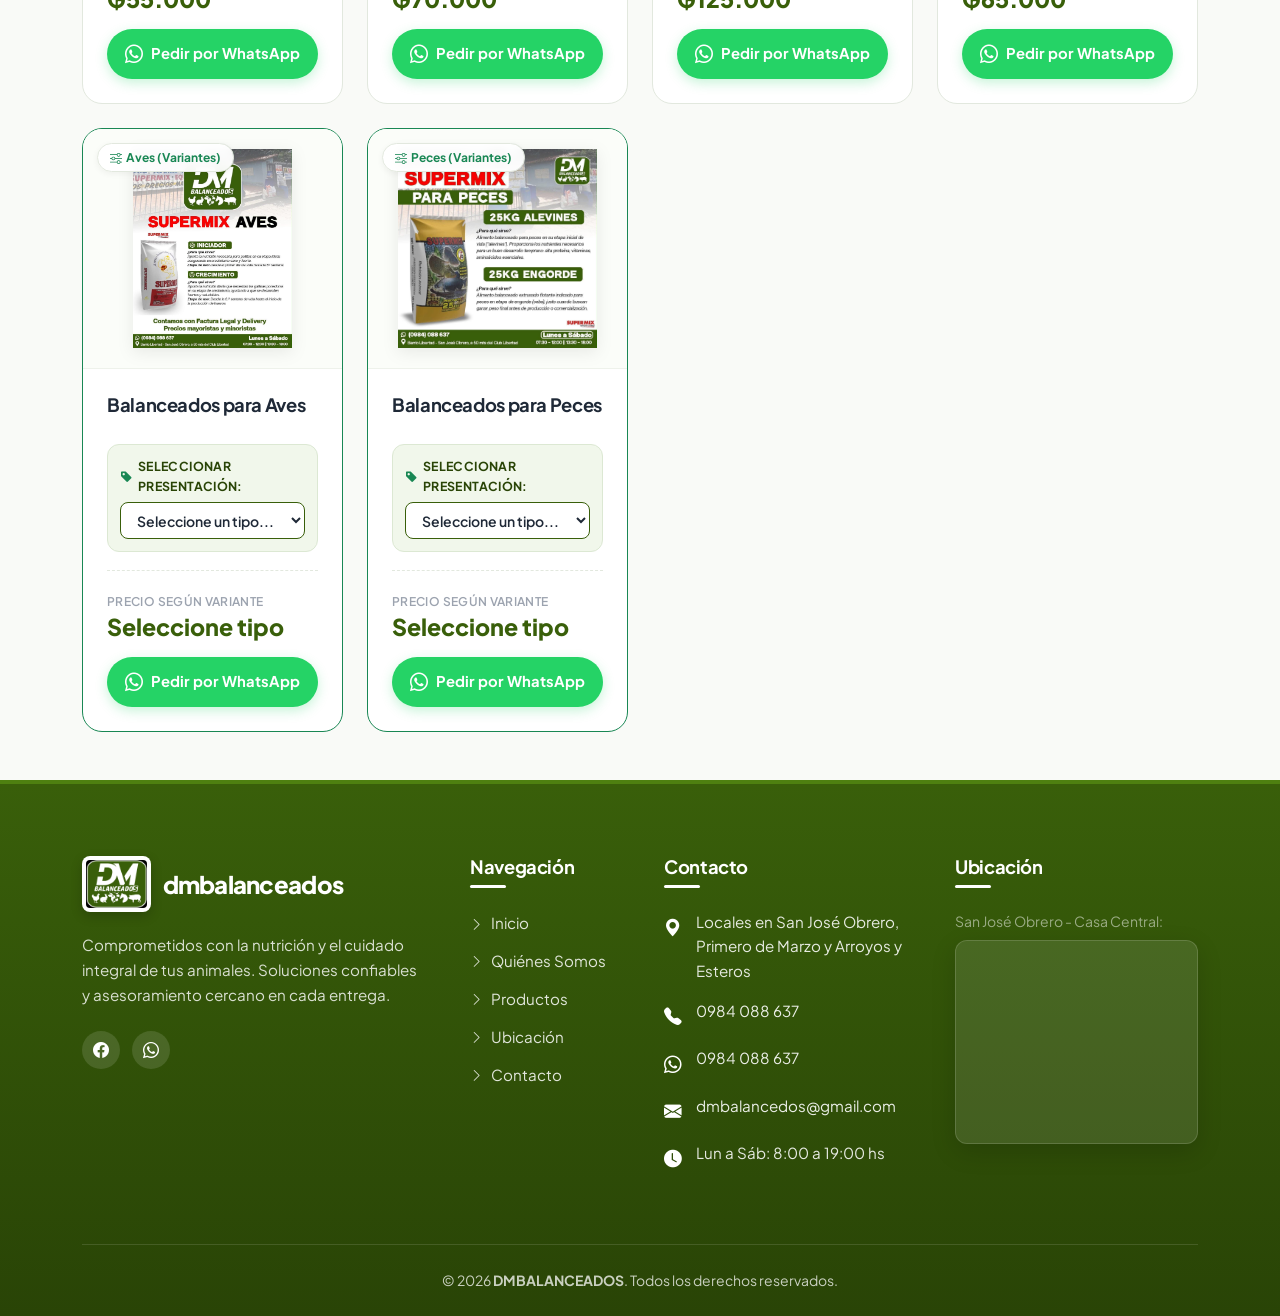
==== commit 367fba43: "Add files via upload" ====
--- a/productos.html
+++ b/productos.html
@@ -452,29 +452,6 @@
 
         </div>
 
-        <!-- Banner de Pedidos Especiales / Asesoramiento -->
-        <div class="dm-custom-order-banner text-center text-md-start">
-          <div class="row align-items-center">
-            <div class="col-md-8">
-              <span class="badge bg-white text-success fw-bold px-3 py-2 rounded-pill mb-2">
-                <i class="bi bi-truck me-1"></i> Ventas Mayoristas y Minoristas
-              </span>
-              <h2>¿Buscás otra fórmula o cotización por cantidad?</h2>
-              <p>
-                Escribinos directamente al WhatsApp <strong>0984 088 637</strong> y nuestro equipo te asesorará con la mejor opción nutricional y logística para tus animales.
-              </p>
-            </div>
-            <div class="col-md-4 text-md-end mt-3 mt-md-0">
-              <a href="https://wa.me/595984088637?text=Hola%2C%20deseo%20consultar%20por%20pedidos%20por%20mayor%20o%20cotizaciones%20especiales." 
-                 target="_blank" 
-                 rel="noopener noreferrer" 
-                 class="btn btn-light text-dark fw-bold px-4 py-3 rounded-pill shadow">
-                <i class="bi bi-whatsapp text-success me-1"></i> Contactar Asesor
-              </a>
-            </div>
-          </div>
-        </div>
-
       </div>
     </section>
   </main>
@@ -496,10 +473,7 @@
             Comprometidos con la nutrición y el cuidado integral de tus animales. Soluciones confiables y asesoramiento cercano en cada entrega.
           </p>
           <div class="dm-social-links">
-            <a href="https://instagram.com" target="_blank" rel="noopener noreferrer" class="dm-social-btn" aria-label="Instagram">
-              <i class="bi bi-instagram"></i>
-            </a>
-            <a href="https://facebook.com" target="_blank" rel="noopener noreferrer" class="dm-social-btn" aria-label="Facebook">
+            <a href="https://www.facebook.com/share/1N8KYf6UJa/?mibextid=wwXIfr" target="_blank" rel="noopener noreferrer" class="dm-social-btn" aria-label="Facebook">
               <i class="bi bi-facebook"></i>
             </a>
             <a href="https://wa.me/595984088637" target="_blank" rel="noopener noreferrer" class="dm-social-btn" aria-label="WhatsApp">
@@ -538,7 +512,7 @@
             </li>
             <li>
               <i class="bi bi-envelope-fill"></i>
-              <a href="mailto:contacto@dmbalanceados.com">contacto@dmbalanceados.com</a>
+              <a href="mailto:dmbalancedos@gmail.com">dmbalancedos@gmail.com</a>
             </li>
             <li>
               <i class="bi bi-clock-fill"></i>
@@ -578,26 +552,7 @@
        SCRIPTS: Bootstrap 5.3 Bundle & Scripts de Productos
        ====================================================================== -->
   <script src="https://cdn.jsdelivr.net/npm/bootstrap@5.3.3/dist/js/bootstrap.bundle.min.js" integrity="sha384-YvpcrYf0tY3lHB60NNkmXc5s9fDVZLESaAA55NDzOxhy9GkcIdslK1eN7N6jIeHz" crossorigin="anonymous"></script>
+  <script src="js/general.js"></script>
   <script src="js/productos.js"></script>
-  
-  <script>
-    // Año dinámico en el footer
-    const currentYearElem = document.getElementById('currentYear');
-    if (currentYearElem) {
-      currentYearElem.textContent = new Date().getFullYear();
-    }
-
-    // Efecto sutil de elevación en el Navbar al hacer scroll
-    window.addEventListener('scroll', function () {
-      const navbar = document.getElementById('mainNavbar');
-      if (navbar) {
-        if (window.scrollY > 30) {
-          navbar.classList.add('scrolled');
-        } else {
-          navbar.classList.remove('scrolled');
-        }
-      }
-    });
-  </script>
 </body>
 </html>
--- a/css/general.css
+++ b/css/general.css
@@ -38,6 +38,8 @@
 html {
   scroll-behavior: smooth;
   font-size: 16px;
+  overflow-x: clip;
+  max-width: 100%;
 }
 
 body {
@@ -48,10 +50,19 @@
   min-height: 100vh;
   display: flex;
   flex-direction: column;
+  overflow-x: clip;
+  max-width: 100%;
+  width: 100%;
+}
+
+img, picture, svg, video {
+  max-width: 100%;
+  height: auto;
 }
 
 main {
   flex: 1 0 auto;
+  width: 100%;
 }
 
 /* Tipografía */
@@ -91,8 +102,18 @@
 }
 
 /* --------------------------------------------------------------------------
-   4. Navbar / Header Principal
-   -------------------------------------------------------------------------- */
+   4. Navbar / Header Principal Sticky (Siempre Visible al Scroll)
+   -------------------------------------------------------------------------- */
+header.sticky-top {
+  position: -webkit-sticky;
+  position: sticky;
+  top: 0;
+  z-index: 1030;
+  background-color: var(--dm-white);
+  width: 100%;
+  transition: var(--dm-transition);
+}
+
 .dm-navbar {
   background-color: var(--dm-white);
   box-shadow: var(--dm-shadow-sm);
--- a/css/productos.css
+++ b/css/productos.css
@@ -179,6 +179,7 @@
   min-height: 2.7rem;
   display: -webkit-box;
   -webkit-line-clamp: 2;
+  line-clamp: 2;
   -webkit-box-orient: vertical;
   overflow: hidden;
 }
@@ -288,35 +289,7 @@
 }
 
 /* --------------------------------------------------------------------------
-   4. Banner de Asesoramiento / Pedidos Especiales
-   -------------------------------------------------------------------------- */
-.dm-custom-order-banner {
-  background: linear-gradient(135deg, var(--dm-primary) 0%, var(--dm-primary-dark) 100%);
-  color: #FFFFFF;
-  border-radius: 24px;
-  padding: 3rem 2rem;
-  margin-top: 4.5rem;
-  box-shadow: 0 16px 36px rgba(57, 95, 10, 0.2);
-  position: relative;
-  overflow: hidden;
-}
-
-.dm-custom-order-banner h2 {
-  color: #FFFFFF;
-  font-weight: 800;
-  font-size: clamp(1.6rem, 2.8vw, 2.2rem);
-  margin-bottom: 0.75rem;
-}
-
-.dm-custom-order-banner p {
-  color: rgba(255, 255, 255, 0.9);
-  font-size: 1.05rem;
-  max-width: 640px;
-  margin-bottom: 1.5rem;
-}
-
-/* --------------------------------------------------------------------------
-   5. Ajustes Responsivos SOLO para Móviles (Media Queries <= 768px)
+   4. Ajustes Responsivos SOLO para Móviles (Media Queries <= 768px)
    -------------------------------------------------------------------------- */
 @media (max-width: 768px) {
   /* 1. Ocultar descripción general debajo del título */
@@ -430,13 +403,4 @@
     font-size: 0.95rem;
   }
 
-  .dm-custom-order-banner {
-    padding: 2.25rem 1.5rem;
-    text-align: center;
-  }
-  
-  .dm-custom-order-banner p {
-    margin-left: auto;
-    margin-right: auto;
-  }
-}
+}
